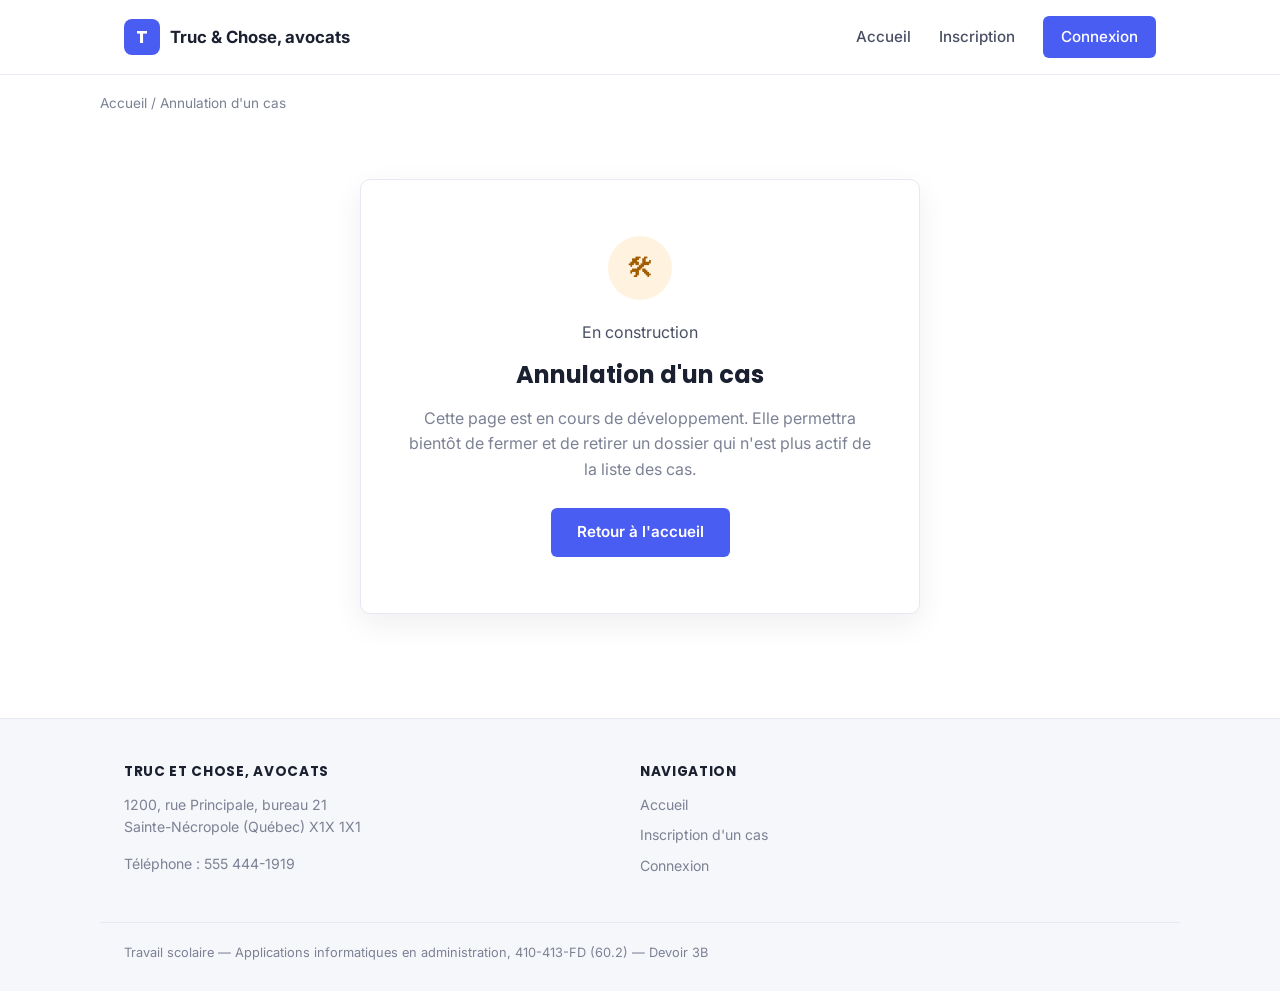
==== annulation.html @ 166a5b4a "Add page" ====
<!DOCTYPE html>
<html lang="fr">
<head>
<meta charset="UTF-8">
<meta name="viewport" content="width=device-width, initial-scale=1.0">
<title>Annulation d'un cas — Truc et Chose, avocats</title>
<link rel="preconnect" href="https://fonts.googleapis.com">
<link href="https://fonts.googleapis.com/css2?family=Inter:wght@400;500;600;700&family=Poppins:wght@600;700&display=swap" rel="stylesheet">
<link rel="stylesheet" href="css/style.css">
</head>
<body>

<header class="site" id="site-header">
  <div class="nav-row">
    <a href="index.html" class="brand"><span class="mark">T</span> Truc &amp; Chose, avocats</a>
    <nav class="primary">
      <a href="index.html">Accueil</a>
      <a href="inscription.html">Inscription</a>
      <a href="connexion.html" class="btn-nav">Connexion</a>
    </nav>
    <button class="nav-toggle" aria-label="Ouvrir le menu" aria-expanded="false" onclick="var h=document.getElementById('site-header');h.classList.toggle('nav-open');this.setAttribute('aria-expanded', h.classList.contains('nav-open'));">
      <svg viewBox="0 0 24 24" fill="none" aria-hidden="true">
        <line x1="4" y1="7" x2="20" y2="7"></line>
        <line x1="4" y1="12" x2="20" y2="12"></line>
        <line x1="4" y1="17" x2="20" y2="17"></line>
      </svg>
    </button>
  </div>
</header>

<div class="wrap breadcrumb"><a href="index.html">Accueil</a> / Annulation d'un cas</div>

<section>
  <div class="wrap">
    <div class="wip-shell">
      <div class="cone">🛠</div>
      <span class="badge wip">En construction</span>
      <h2 style="margin-top:14px;">Annulation d'un cas</h2>
      <p>Cette page est en cours de développement. Elle permettra bientôt de fermer et de retirer un dossier qui n'est plus actif de la liste des cas.</p>
      <a href="index.html" class="btn" style="margin-top:10px;">Retour à l'accueil</a>
    </div>
  </div>
</section>

<footer class="site">
  <div class="wrap footer-grid">
    <div>
      <h4>Truc et Chose, avocats</h4>
      <p>1200, rue Principale, bureau 21<br>Sainte-Nécropole (Québec) X1X 1X1</p>
      <p>Téléphone : 555 444-1919</p>
    </div>
    <div>
      <h4>Navigation</h4>
      <ul>
        <li><a href="index.html">Accueil</a></li>
        <li><a href="inscription.html">Inscription d'un cas</a></li>
        <li><a href="connexion.html">Connexion</a></li>
      </ul>
    </div>
  </div>
  <div class="footer-bottom wrap">
    Travail scolaire — Applications informatiques en administration, 410-413-FD (60.2) — Devoir 3B
  </div>
</footer>

</body>
</html>
---- css/style.css ----
/* ============================================
   Truc et Chose, avocats — feuille de style
   Inspirée du gabarit "Venue" (fromat_site.pdf)
   ============================================ */

:root{
  --primary:#4a5df2;
  --primary-dark:#3745c9;
  --ink:#1b2030;
  --ink-soft:#4a5064;
  --muted:#7c8194;
  --bg:#ffffff;
  --bg-soft:#f6f7fb;
  --border:#e7e9f2;
  --radius:10px;
  --shadow:0 10px 30px rgba(27,32,48,.07);
  --maxw:1080px;
  font-size:16px;
}

*{box-sizing:border-box;}
html{scroll-behavior:smooth;}
body{
  margin:0;
  font-family:'Inter',system-ui,-apple-system,Segoe UI,Roboto,Arial,sans-serif;
  color:var(--ink-soft);
  background:var(--bg);
  line-height:1.6;
}
h1,h2,h3,h4{
  font-family:'Poppins','Inter',system-ui,sans-serif;
  color:var(--ink);
  margin:0 0 .5em;
  line-height:1.25;
}
a{color:var(--primary);text-decoration:none;}
a:hover{text-decoration:underline;}
img{max-width:100%;display:block;}
.wrap{max-width:var(--maxw);margin:0 auto;padding:0 24px;}

/* ---------- Header ---------- */
header.site{
  border-bottom:1px solid var(--border);
  position:sticky;top:0;background:rgba(255,255,255,.96);
  backdrop-filter:blur(6px);
  z-index:50;
}
.nav-row{
  max-width:var(--maxw);margin:0 auto;padding:16px 24px;
  display:flex;align-items:center;justify-content:space-between;
}
.brand{display:flex;align-items:center;gap:10px;font-weight:700;color:var(--ink);font-size:1.05rem;}
.brand .mark{
  width:36px;height:36px;border-radius:8px;background:var(--primary);
  color:#fff;display:flex;align-items:center;justify-content:center;
  font-family:'Poppins',sans-serif;font-weight:700;font-size:1.1rem;
}
nav.primary{display:flex;gap:28px;align-items:center;}
nav.primary a{
  color:var(--ink-soft);font-weight:500;font-size:.95rem;
}
nav.primary a.current{color:var(--primary);}
nav.primary a.btn-nav{
  background:var(--primary);color:#fff;padding:9px 18px;border-radius:6px;
}
nav.primary a.btn-nav:hover{background:var(--primary-dark);text-decoration:none;}

/* ---------- Mobile nav toggle ---------- */
.nav-toggle{
  display:none;width:40px;height:40px;flex-shrink:0;
  align-items:center;justify-content:center;
  background:#fff;border:1px solid var(--border);border-radius:8px;
  cursor:pointer;padding:0;
}
.nav-toggle svg{width:20px;height:20px;}
.nav-toggle svg line{stroke:var(--ink);stroke-width:2;stroke-linecap:round;}
.nav-toggle:hover{border-color:var(--primary);}

@media(max-width:760px){
  .nav-toggle{display:flex;}
  nav.primary{
    display:none;
    position:absolute;top:100%;left:0;right:0;
    background:#fff;border-bottom:1px solid var(--border);box-shadow:var(--shadow);
    flex-direction:column;align-items:stretch;gap:0;padding:8px 24px 18px;
  }
  nav.primary a{padding:12px 4px;border-bottom:1px solid var(--border);}
  nav.primary a:last-child{border-bottom:none;}
  nav.primary a.btn-nav{margin-top:10px;text-align:center;}
  header.site.nav-open nav.primary{display:flex;}
  .nav-row{position:relative;}
}

/* ---------- Hero ---------- */
.hero{
  background:linear-gradient(180deg,#20263b 0%,#1b2030 100%);
  color:#fff;padding:84px 0 96px;position:relative;
}
.hero .eyebrow{
  display:inline-block;width:34px;height:3px;background:var(--primary);margin-bottom:18px;
}
.hero h1{color:#fff;font-size:2.5rem;max-width:640px;}
.hero p{color:#c3c6d6;max-width:520px;font-size:1.05rem;margin-bottom:28px;}
.btn{
  display:inline-block;background:var(--primary);color:#fff;
  padding:12px 26px;border-radius:6px;font-weight:600;font-size:.95rem;
  border:none;cursor:pointer;
}
.btn:hover{background:var(--primary-dark);text-decoration:none;}
.btn.secondary{background:transparent;border:1px solid rgba(255,255,255,.35);color:#fff;}
.btn.secondary:hover{background:rgba(255,255,255,.08);}
.btn.outline{background:#fff;border:1px solid var(--border);color:var(--ink-soft);}
.btn.outline:hover{border-color:var(--primary);color:var(--primary);}

/* ---------- Sections ---------- */
section{padding:64px 0;}
section.soft{background:var(--bg-soft);}
.section-head{text-align:center;max-width:600px;margin:0 auto 40px;}
.section-head .eyebrow-text{
  color:var(--primary);text-transform:uppercase;letter-spacing:.08em;
  font-size:.78rem;font-weight:700;
}
.section-head h2{font-size:1.7rem;margin-top:8px;}

/* ---------- Action cards (accueil) ---------- */
/* Kept for the "Accès rapide" list card elsewhere on the page */
.card{
  background:#fff;border:1px solid var(--border);border-radius:var(--radius);
  padding:28px 22px;text-align:left;
}

/* ---------- À propos + accordéon (façon Venue) ---------- */
.about-grid{display:grid;grid-template-columns:1fr 1fr;gap:52px;align-items:center;}
@media(max-width:800px){.about-grid{grid-template-columns:1fr;}}
.about-grid h2{font-size:1.55rem;}
.about-grid p{margin-bottom:14px;}

.accordion{border:1px solid var(--border);border-radius:var(--radius);overflow:hidden;background:#fff;box-shadow:var(--shadow);}
.accordion details{border-bottom:1px solid var(--border);}
.accordion details:last-child{border-bottom:none;}
.accordion summary{
  list-style:none;cursor:pointer;padding:18px 20px;
  display:flex;align-items:center;justify-content:space-between;gap:14px;
  font-weight:600;color:var(--ink);font-size:.95rem;
}
.accordion summary::-webkit-details-marker{display:none;}
.accordion summary .chevron{
  width:20px;height:20px;flex-shrink:0;color:var(--muted);
  transition:transform .2s ease;
}
.accordion details[open] summary .chevron{transform:rotate(180deg);color:var(--primary);}
.accordion details[open] summary{color:var(--primary);background:#f7f8ff;}
.accordion .panel{padding:0 20px 20px;color:var(--muted);font-size:.9rem;}
.accordion .toggle-pill{
  width:34px;height:20px;border-radius:20px;background:var(--primary);
  position:relative;flex-shrink:0;
}
.accordion .toggle-pill::after{
  content:"";position:absolute;top:3px;right:3px;width:14px;height:14px;
  border-radius:50%;background:#fff;
}

/* ---------- Carte / localisation ---------- */
.map-shell{
  border:1px solid var(--border);border-radius:var(--radius);overflow:hidden;
  box-shadow:var(--shadow);
}
.map-shell iframe{display:block;width:100%;height:360px;border:0;}
.map-caption{
  display:flex;justify-content:space-between;align-items:center;flex-wrap:wrap;gap:10px;
  padding:16px 22px;background:#fff;border-top:1px solid var(--border);font-size:.88rem;color:var(--muted);
}

/* ---------- Nous joindre ---------- */
.contact-cta{text-align:center;max-width:520px;margin:0 auto;}
.contact-cta p{margin-bottom:26px;}
.services-grid{
  display:grid;grid-template-columns:repeat(4,1fr);gap:24px;
}
@media(max-width:900px){.services-grid{grid-template-columns:repeat(2,1fr);}}
@media(max-width:560px){.services-grid{grid-template-columns:1fr;}}
.service-card{
  background:#fff;border:1px solid var(--border);border-radius:var(--radius);
  padding:34px 24px;text-align:center;
  transition:transform .15s ease, box-shadow .15s ease, border-color .15s ease;
  display:flex;flex-direction:column;align-items:center;
}
.service-card:hover{transform:translateY(-3px);box-shadow:var(--shadow);border-color:transparent;}
.service-card .icon{
  width:56px;height:56px;border-radius:50%;background:#eef0fe;color:var(--primary);
  display:flex;align-items:center;justify-content:center;font-size:1.5rem;
  margin-bottom:16px;
}
.service-card .status{
  display:block;font-size:.7rem;font-weight:700;text-transform:uppercase;
  letter-spacing:.05em;margin-bottom:10px;color:var(--muted);
}
.service-card .status.wip{color:#a15c00;}
.service-card .status.ready{color:#1c7c3c;}
.service-card h3{font-size:1.02rem;margin:0 0 8px;}
.service-card p{color:var(--muted);font-size:.9rem;margin:0 0 16px;}
.service-card a.go{font-size:.85rem;font-weight:600;}

/* ---------- Breadcrumb ---------- */
.breadcrumb{font-size:.85rem;color:var(--muted);padding:18px 0 0;}
.breadcrumb a{color:var(--muted);}
.breadcrumb a:hover{color:var(--primary);}

/* ---------- Forms ---------- */
.form-shell{
  background:#fff;border:1px solid var(--border);border-radius:var(--radius);
  box-shadow:var(--shadow);padding:36px 40px;max-width:760px;margin:0 auto;
}
.form-shell .letterhead{
  text-align:center;border-bottom:1px solid var(--border);padding-bottom:20px;margin-bottom:28px;
}
.form-shell .letterhead h2{margin-bottom:4px;}
.form-shell .letterhead p{margin:2px 0;color:var(--muted);font-size:.88rem;}
.form-grid{display:grid;grid-template-columns:1fr 1fr;gap:18px 20px;}
.form-grid.single{grid-template-columns:1fr;}
.field{display:flex;flex-direction:column;gap:6px;}
.field.full{grid-column:1/-1;}
.field label{font-size:.85rem;font-weight:600;color:var(--ink);}
.field input[type=text],
.field input[type=tel],
.field input[type=date],
.field input[type=password],
.field textarea,
.field select{
  border:1px solid var(--border);border-radius:6px;padding:10px 12px;
  font-family:inherit;font-size:.92rem;color:var(--ink-soft);background:#fbfbfe;
}
.field textarea{resize:vertical;min-height:80px;}
.field input:focus,.field textarea:focus,.field select:focus{
  outline:none;border-color:var(--primary);background:#fff;
}
fieldset{border:1px solid var(--border);border-radius:8px;padding:14px 16px;margin:0;}
fieldset legend{font-size:.85rem;font-weight:600;color:var(--ink);padding:0 6px;}
.choice-row{display:flex;gap:22px;flex-wrap:wrap;margin-top:6px;}
.choice-row label{
  display:flex;align-items:center;gap:8px;font-size:.9rem;color:var(--ink-soft);font-weight:400;
  margin-right:22px;
}
.choice-row label:last-child{margin-right:0;}
.choice-row input{margin-right:6px;}
.hint{font-size:.78rem;color:var(--muted);margin-top:4px;}
.form-actions{display:flex;gap:12px;justify-content:flex-end;margin-top:28px;border-top:1px solid var(--border);padding-top:22px;}

.note-box{
  background:#eef0fe;border:1px solid #d7dcfb;border-radius:8px;
  padding:14px 18px;font-size:.85rem;color:#3745c9;margin-bottom:24px;
}

/* ---------- Display / consultation page ---------- */
.dossier{
  background:#fff;border:1px solid var(--border);border-radius:var(--radius);
  box-shadow:var(--shadow);max-width:760px;margin:0 auto;overflow:hidden;
}
.dossier-head{background:var(--ink);color:#fff;padding:24px 32px;}
.dossier-head .num{color:#9aa0c9;font-size:.8rem;text-transform:uppercase;letter-spacing:.06em;}
.dossier-head h2{color:#fff;margin:4px 0 0;}
.dossier-body{padding:28px 32px;}
.dossier-row{display:grid;grid-template-columns:180px 1fr;gap:8px 16px;padding:11px 0;border-bottom:1px solid var(--border);}
.dossier-row:last-child{border-bottom:none;}
.dossier-row .k{font-size:.82rem;color:var(--muted);font-weight:600;}
.dossier-row .v{font-size:.92rem;color:var(--ink);}
.pill{display:inline-block;background:#eef0fe;color:var(--primary);font-size:.78rem;font-weight:600;padding:3px 10px;border-radius:20px;}

/* ---------- Under construction ---------- */
.wip-shell{
  max-width:560px;margin:0 auto;text-align:center;background:#fff;
  border:1px solid var(--border);border-radius:var(--radius);box-shadow:var(--shadow);
  padding:56px 40px;
}
.wip-shell .cone{
  width:64px;height:64px;border-radius:50%;background:#fff2df;color:#a15c00;
  display:flex;align-items:center;justify-content:center;margin:0 auto 20px;font-size:1.7rem;
}
.wip-shell p{color:var(--muted);}

/* ---------- Login ---------- */
.login-wrap{min-height:calc(100vh - 300px);display:flex;align-items:center;justify-content:center;padding:60px 20px;}
.login-card{
  width:100%;max-width:380px;background:#fff;border:1px solid var(--border);
  border-radius:var(--radius);box-shadow:var(--shadow);padding:36px 32px;
}
.login-card .mark{margin:0 auto 18px;}
.login-card h2{text-align:center;font-size:1.3rem;}
.login-card p.sub{text-align:center;color:var(--muted);font-size:.88rem;margin-bottom:26px;}
.login-card .btn{width:100%;text-align:center;}
.login-foot{text-align:center;margin-top:18px;font-size:.85rem;color:var(--muted);}

/* ---------- Footer ---------- */
footer.site{background:var(--bg-soft);border-top:1px solid var(--border);padding:44px 0 28px;margin-top:40px;}
.footer-grid{display:grid;grid-template-columns:2fr 1fr 1fr;gap:32px;}
@media(max-width:700px){.footer-grid{grid-template-columns:1fr;}}
.footer-grid h4{font-size:.85rem;text-transform:uppercase;letter-spacing:.05em;color:var(--ink);margin-bottom:14px;}
.footer-grid p,.footer-grid li{color:var(--muted);font-size:.88rem;}
.footer-grid ul{list-style:none;padding:0;margin:0;display:flex;flex-direction:column;gap:8px;}
.footer-grid ul a{color:var(--muted);}
.footer-grid ul a:hover{color:var(--primary);}
.footer-bottom{
  max-width:var(--maxw);margin:32px auto 0;padding:20px 24px 0;border-top:1px solid var(--border);
  font-size:.8rem;color:var(--muted);
}
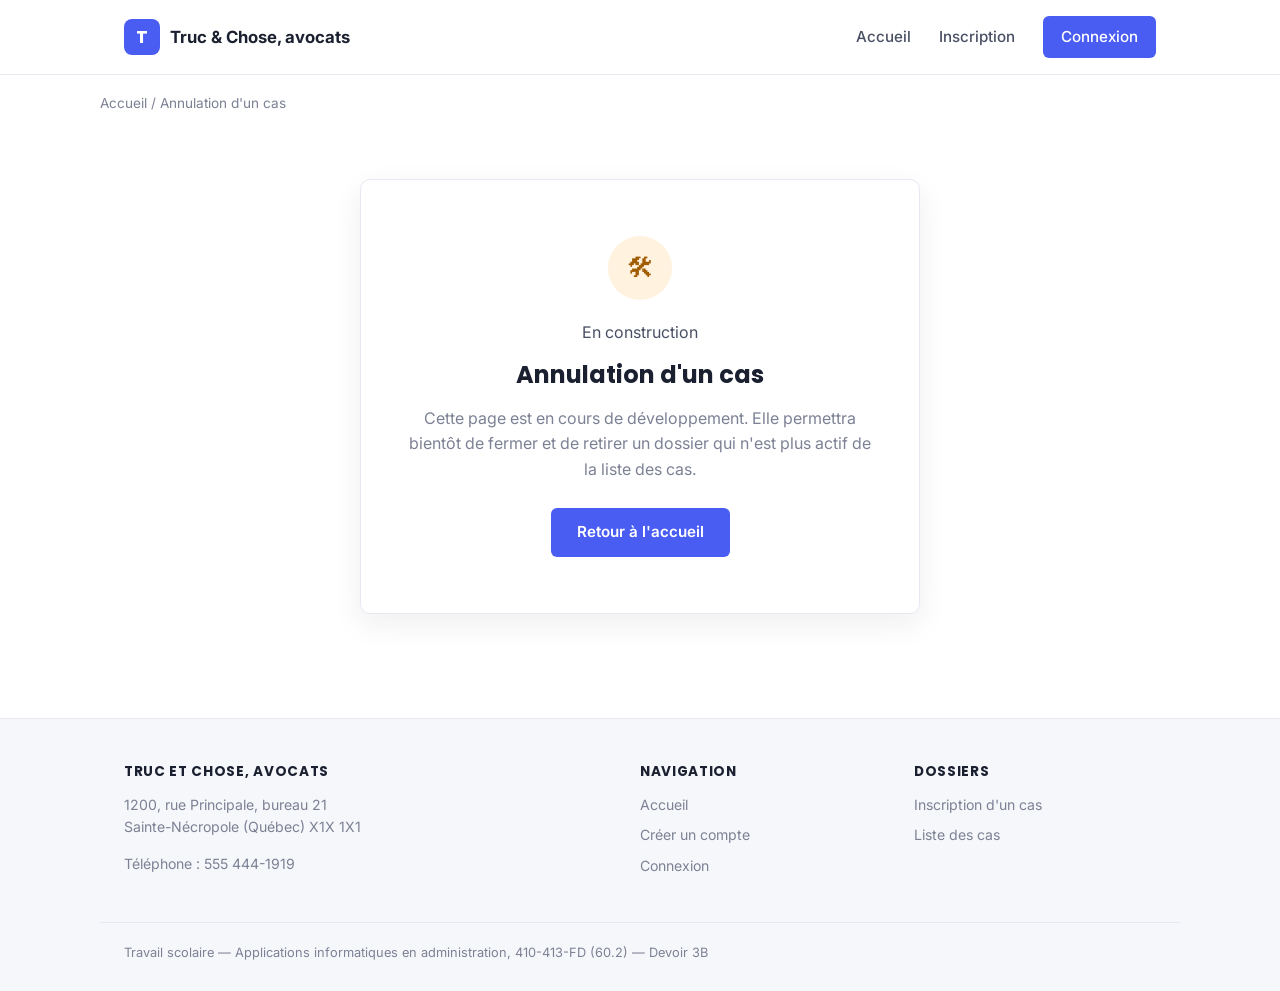
==== commit 43773501: "Update static1 page Update static1 page" ====
--- a/annulation.html
+++ b/annulation.html
@@ -15,7 +15,7 @@
     <a href="index.html" class="brand"><span class="mark">T</span> Truc &amp; Chose, avocats</a>
     <nav class="primary">
       <a href="index.html">Accueil</a>
-      <a href="inscription.html">Inscription</a>
+      <a href="inscription-commis.html">Inscription</a>
       <a href="connexion.html" class="btn-nav">Connexion</a>
     </nav>
     <button class="nav-toggle" aria-label="Ouvrir le menu" aria-expanded="false" onclick="var h=document.getElementById('site-header');h.classList.toggle('nav-open');this.setAttribute('aria-expanded', h.classList.contains('nav-open'));">
@@ -53,8 +53,15 @@
       <h4>Navigation</h4>
       <ul>
         <li><a href="index.html">Accueil</a></li>
+        <li><a href="inscription-commis.html">Créer un compte</a></li>
+        <li><a href="connexion.html">Connexion</a></li>
+      </ul>
+    </div>
+    <div>
+      <h4>Dossiers</h4>
+      <ul>
         <li><a href="inscription.html">Inscription d'un cas</a></li>
-        <li><a href="connexion.html">Connexion</a></li>
+        <li><a href="liste-cas.html">Liste des cas</a></li>
       </ul>
     </div>
   </div>
--- a/css/style.css
+++ b/css/style.css
@@ -265,6 +265,51 @@
 .dossier-row .k{font-size:.82rem;color:var(--muted);font-weight:600;}
 .dossier-row .v{font-size:.92rem;color:var(--ink);}
 .pill{display:inline-block;background:#eef0fe;color:var(--primary);font-size:.78rem;font-weight:600;padding:3px 10px;border-radius:20px;}
+.pill.status-actif{background:#e4f7e9;color:#1c7c3c;}
+.pill.status-ferme{background:#f1f2f6;color:var(--muted);}
+
+/* ---------- Liste des cas ---------- */
+.list-shell{
+  background:#fff;border:1px solid var(--border);border-radius:var(--radius);
+  box-shadow:var(--shadow);overflow:hidden;
+}
+table.cases{width:100%;border-collapse:collapse;font-size:.9rem;}
+table.cases th{
+  text-align:left;background:var(--bg-soft);color:var(--muted);font-size:.74rem;
+  text-transform:uppercase;letter-spacing:.05em;font-weight:700;
+  padding:14px 20px;border-bottom:1px solid var(--border);
+}
+table.cases td{padding:15px 20px;border-bottom:1px solid var(--border);color:var(--ink-soft);vertical-align:middle;}
+table.cases tr:last-child td{border-bottom:none;}
+table.cases tr:hover td{background:#fafaff;}
+table.cases td.num{font-weight:600;color:var(--ink);}
+table.cases td.go a{font-weight:600;font-size:.85rem;white-space:nowrap;}
+.list-toolbar{
+  display:flex;justify-content:space-between;align-items:center;flex-wrap:wrap;gap:14px;
+  margin-bottom:20px;
+}
+.list-toolbar .count{color:var(--muted);font-size:.9rem;}
+.actions-cell{display:flex;gap:8px;flex-wrap:wrap;}
+.btn-sm{
+  display:inline-block;font-size:.78rem;font-weight:600;padding:7px 13px;border-radius:6px;
+  border:1px solid var(--border);background:#fff;color:var(--ink-soft);white-space:nowrap;cursor:pointer;
+}
+.btn-sm:hover{border-color:var(--primary);color:var(--primary);text-decoration:none;background:#f7f8ff;}
+.btn-sm.primary{background:var(--primary);border-color:var(--primary);color:#fff;}
+.btn-sm.primary:hover{background:var(--primary-dark);border-color:var(--primary-dark);color:#fff;}
+.btn-sm.danger{color:#c0392b;border-color:#f3d3d0;background:#fdf2f1;}
+.btn-sm.danger:hover{background:#fbe4e2;border-color:#e5a9a3;color:#c0392b;}
+@media(max-width:700px){
+  table.cases thead{display:none;}
+  table.cases, table.cases tbody, table.cases tr, table.cases td{display:block;width:100%;}
+  table.cases tr{border-bottom:1px solid var(--border);padding:14px 18px;}
+  table.cases td{border-bottom:none;padding:4px 0;}
+  table.cases td::before{
+    content:attr(data-label);display:block;font-size:.7rem;font-weight:700;
+    text-transform:uppercase;letter-spacing:.04em;color:var(--muted);margin-bottom:2px;
+  }
+  table.cases td.actions-cell::before{margin-bottom:6px;}
+}
 
 /* ---------- Under construction ---------- */
 .wip-shell{
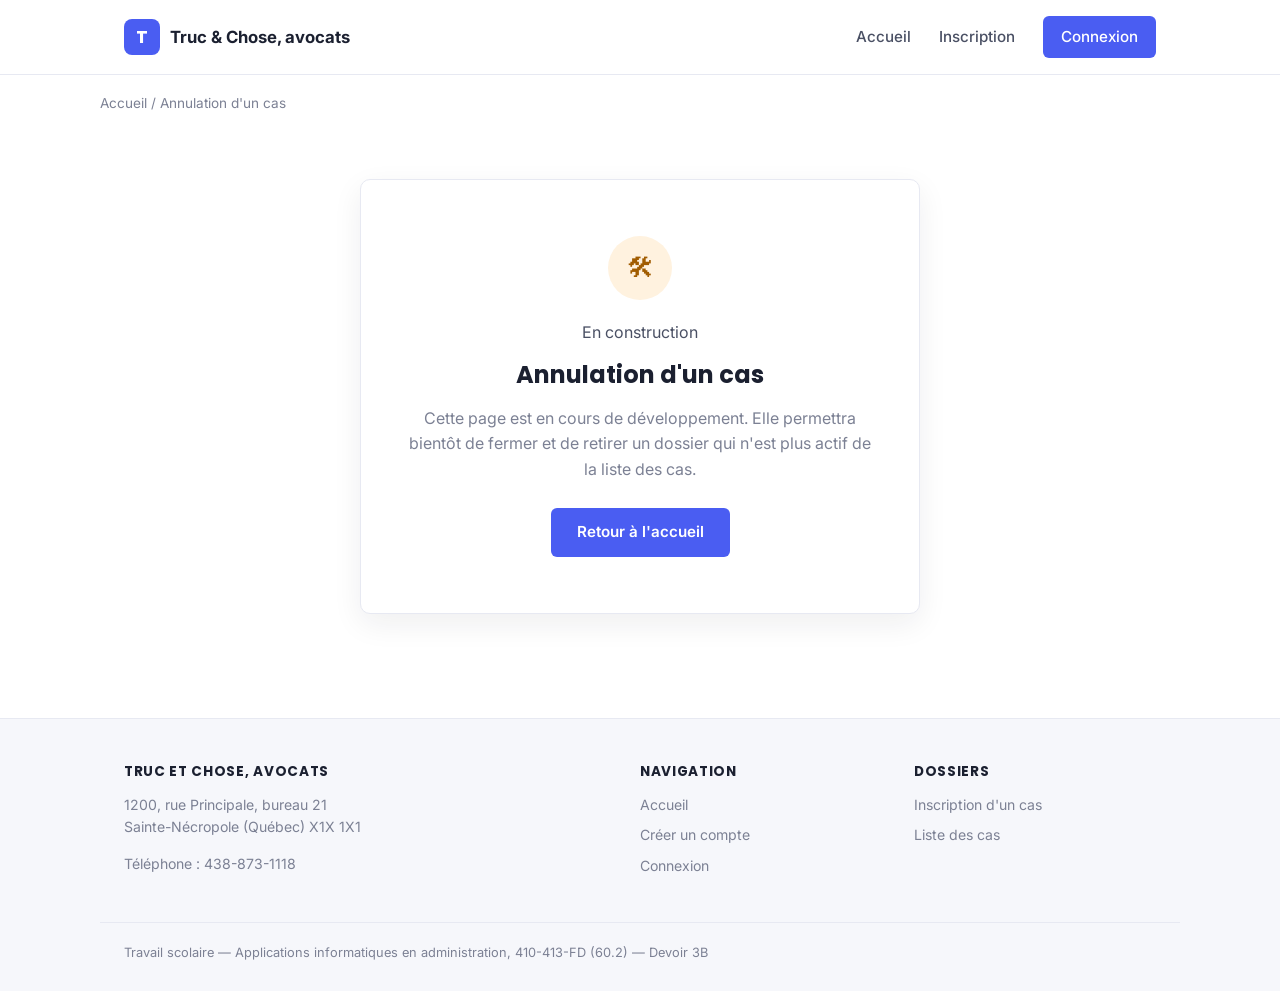
==== commit 04885ebf: "Update number" ====
--- a/annulation.html
+++ b/annulation.html
@@ -47,7 +47,7 @@
     <div>
       <h4>Truc et Chose, avocats</h4>
       <p>1200, rue Principale, bureau 21<br>Sainte-Nécropole (Québec) X1X 1X1</p>
-      <p>Téléphone : 555 444-1919</p>
+      <p>Téléphone : 438-873-1118</p>
     </div>
     <div>
       <h4>Navigation</h4>
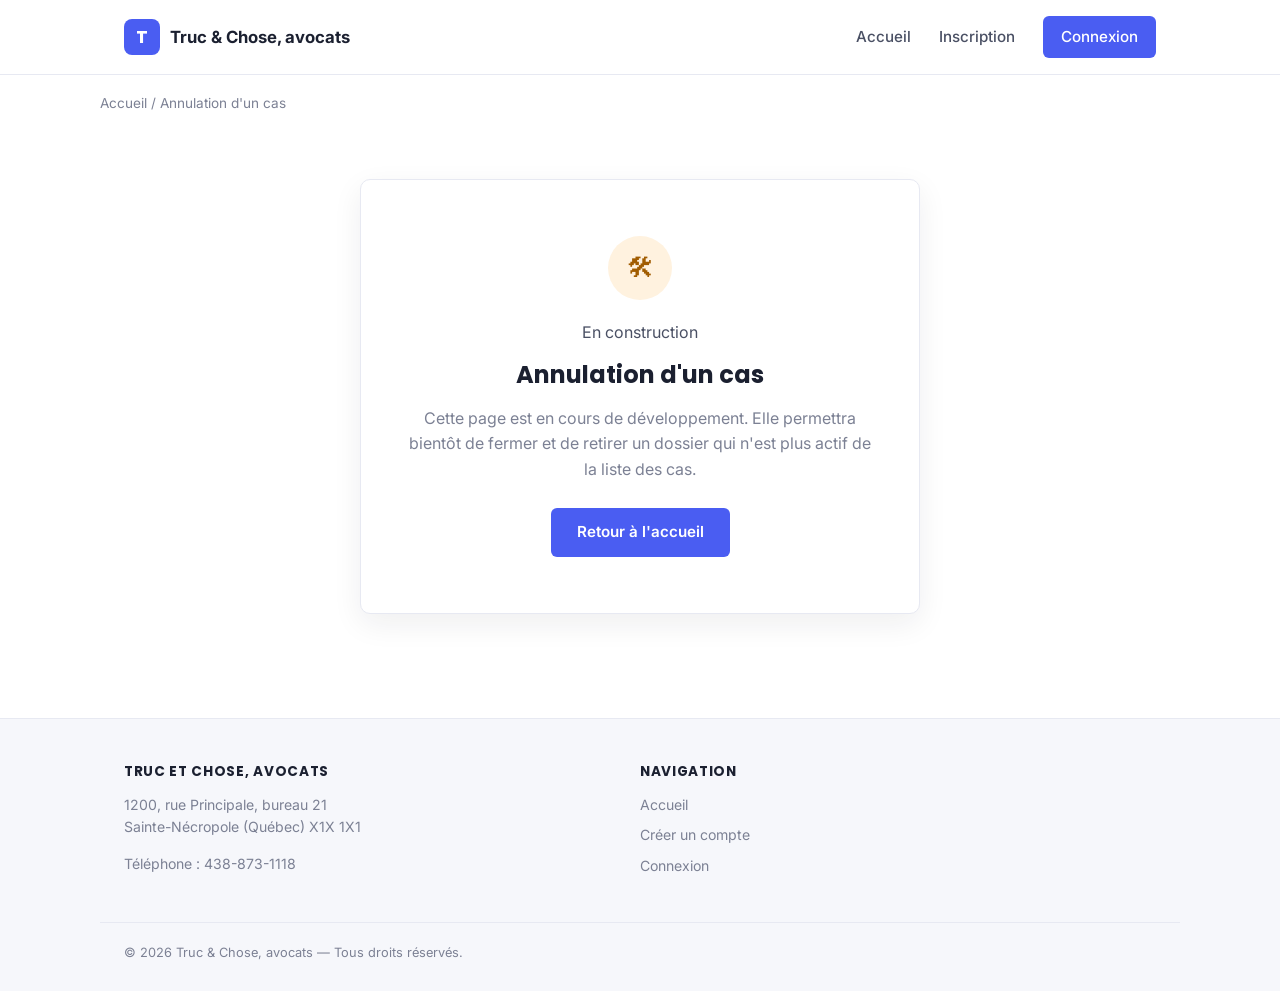
==== commit 4a9020d2: "New Add" ====
--- a/annulation.html
+++ b/annulation.html
@@ -57,16 +57,9 @@
         <li><a href="connexion.html">Connexion</a></li>
       </ul>
     </div>
-    <div>
-      <h4>Dossiers</h4>
-      <ul>
-        <li><a href="inscription.html">Inscription d'un cas</a></li>
-        <li><a href="liste-cas.html">Liste des cas</a></li>
-      </ul>
-    </div>
   </div>
   <div class="footer-bottom wrap">
-    Travail scolaire — Applications informatiques en administration, 410-413-FD (60.2) — Devoir 3B
+   © 2026 Truc & Chose, avocats — Tous droits réservés.
   </div>
 </footer>
 
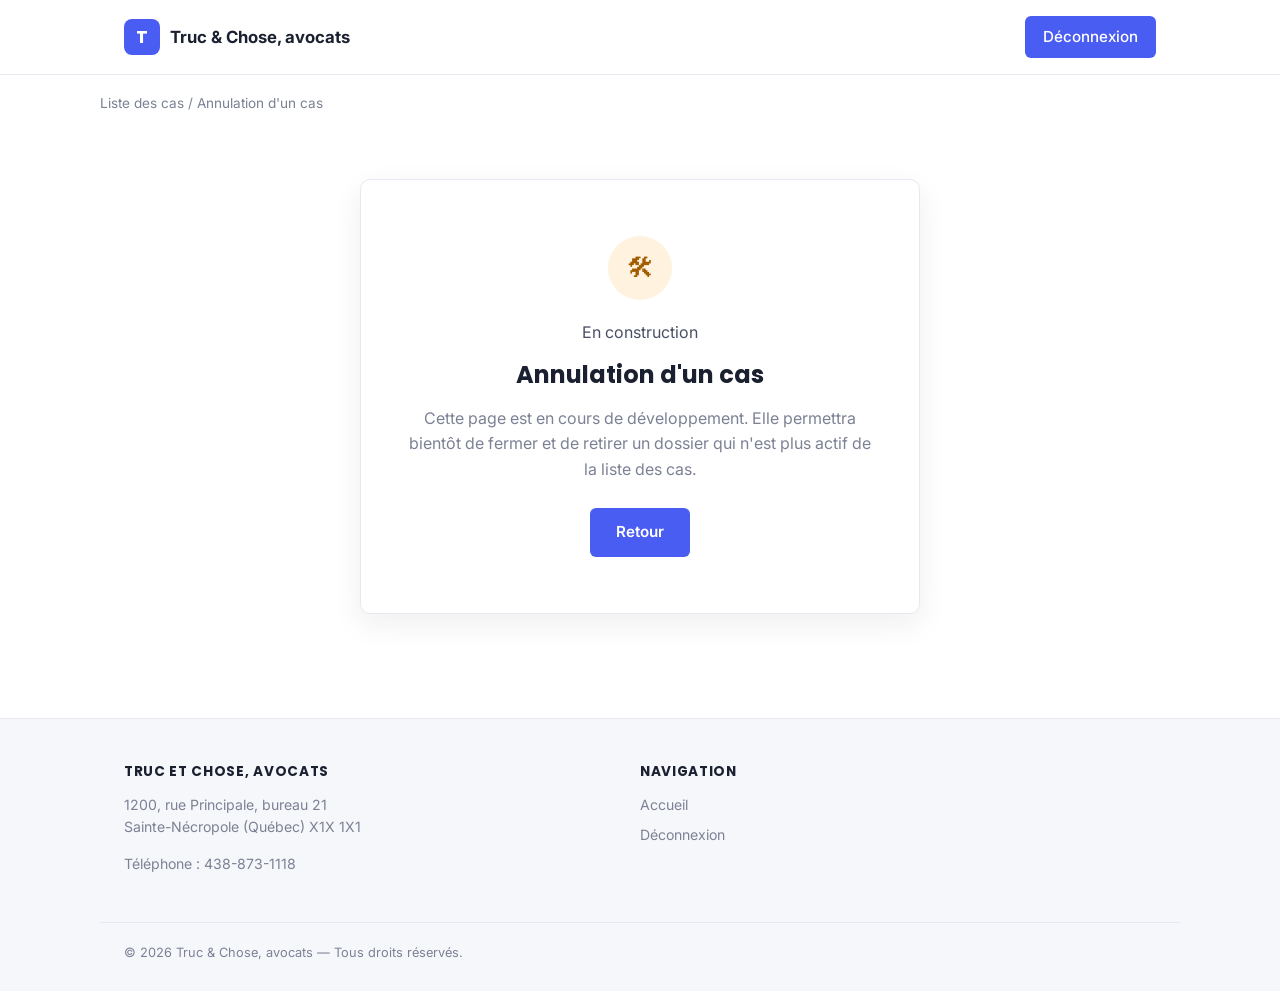
==== commit ce13f1f7: "new add" ====
--- a/annulation.html
+++ b/annulation.html
@@ -14,9 +14,7 @@
   <div class="nav-row">
     <a href="index.html" class="brand"><span class="mark">T</span> Truc &amp; Chose, avocats</a>
     <nav class="primary">
-      <a href="index.html">Accueil</a>
-      <a href="inscription-commis.html">Inscription</a>
-      <a href="connexion.html" class="btn-nav">Connexion</a>
+      <a href="connexion.html" class="btn-nav">Déconnexion</a>
     </nav>
     <button class="nav-toggle" aria-label="Ouvrir le menu" aria-expanded="false" onclick="var h=document.getElementById('site-header');h.classList.toggle('nav-open');this.setAttribute('aria-expanded', h.classList.contains('nav-open'));">
       <svg viewBox="0 0 24 24" fill="none" aria-hidden="true">
@@ -28,7 +26,7 @@
   </div>
 </header>
 
-<div class="wrap breadcrumb"><a href="index.html">Accueil</a> / Annulation d'un cas</div>
+<div class="wrap breadcrumb"><a href="liste-cas.html">Liste des cas</a> / Annulation d'un cas</div>
 
 <section>
   <div class="wrap">
@@ -37,7 +35,7 @@
       <span class="badge wip">En construction</span>
       <h2 style="margin-top:14px;">Annulation d'un cas</h2>
       <p>Cette page est en cours de développement. Elle permettra bientôt de fermer et de retirer un dossier qui n'est plus actif de la liste des cas.</p>
-      <a href="index.html" class="btn" style="margin-top:10px;">Retour à l'accueil</a>
+      <a href="liste-cas.html" class="btn" style="margin-top:10px;">Retour </a>
     </div>
   </div>
 </section>
@@ -53,8 +51,7 @@
       <h4>Navigation</h4>
       <ul>
         <li><a href="index.html">Accueil</a></li>
-        <li><a href="inscription-commis.html">Créer un compte</a></li>
-        <li><a href="connexion.html">Connexion</a></li>
+        <li><a href="connexion.html">Déconnexion</a></li>
       </ul>
     </div>
   </div>
